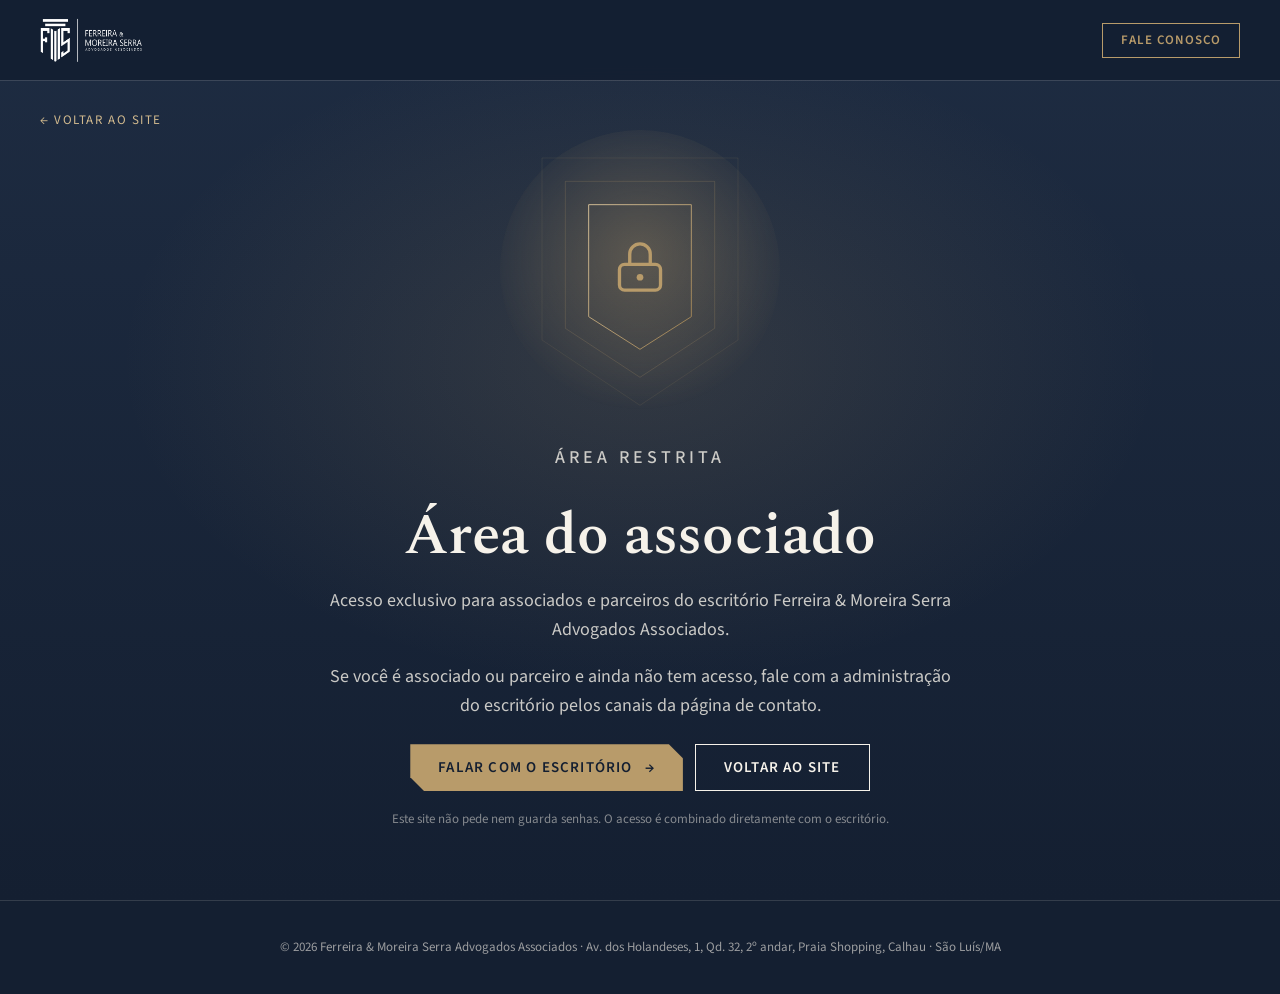
==== associados.html @ 21eb963c "Site institucional Ferreira & Moreira Serra Advogados Associados Histórico reiniciado em 2026-11-16 " ====
<!doctype html>
<html lang="pt-BR">
<head>
  <meta charset="utf-8">
  <meta name="viewport" content="width=device-width, initial-scale=1">
  <title>Área do associado · Ferreira &amp; Moreira Serra Advogados Associados</title>
  <meta name="description" content="Acesso exclusivo para associados e parceiros do escritório Ferreira & Moreira Serra Advogados Associados.">
  <meta name="robots" content="noindex, nofollow">
  <meta name="theme-color" content="#141F31">
  <link rel="icon" type="image/svg+xml" href="assets/img/favicon.svg">
  <link rel="preconnect" href="https://fonts.googleapis.com">
  <link rel="preconnect" href="https://fonts.gstatic.com" crossorigin>
  <link href="https://fonts.googleapis.com/css2?family=Source+Sans+3:wght@400;500;600&family=Spectral:ital,wght@0,400;0,500;0,600;1,400&display=swap" rel="stylesheet">
  <link rel="stylesheet" href="assets/css/style.css?v=20261115c">
  <script>document.documentElement.classList.add(window.matchMedia("(prefers-reduced-motion: reduce)").matches ? "calmo" : "anima");</script>
</head>
<body>

<header class="topo rolado">
  <div class="topo__in">
    <a class="marca" href="index.html" aria-label="Ferreira & Moreira Serra — voltar ao site">
      <img src="assets/img/logo-fms.png" alt="Ferreira & Moreira Serra Advogados Associados" width="1522" height="657">
    </a>
    <nav class="nav" aria-label="Principal">
      <a href="index.html#contato" class="btn btn--contorno btn--peq">Fale conosco</a>
    </nav>
  </div>
</header>

<main class="assoc" id="conteudo">
  <a class="assoc__voltar" href="index.html">← Voltar ao site</a>
  <div class="assoc__in">
    <div class="assoc__escudo" aria-hidden="true">
      <svg class="hero__escudos" viewBox="0 0 600 640">
        <defs>
          <linearGradient id="g-latao" x1="0" y1="0" x2="1" y2="1">
            <stop offset="0" stop-color="#D9C39A"/><stop offset="1" stop-color="#9C7F50"/>
          </linearGradient>
          <radialGradient id="g-brilho" cx=".5" cy=".45" r=".55">
            <stop offset="0" stop-color="#B89B6A" stop-opacity=".35"/><stop offset="1" stop-color="#B89B6A" stop-opacity="0"/>
          </radialGradient>
        </defs>
        <circle cx="300" cy="300" r="300" fill="url(#g-brilho)"/>
        <path pathLength="1" d="M90 60h420v390L300 590 90 450z" fill="none" stroke="#B89B6A" stroke-opacity=".25"/>
        <path pathLength="1" d="M140 110h320v315L300 530 140 425z" fill="none" stroke="#B89B6A" stroke-opacity=".45"/>
        <path pathLength="1" d="M190 160h220v240L300 470 190 400z" fill="none" stroke="url(#g-latao)" stroke-width="2"/>
      </svg>
      <svg class="assoc__cadeado" viewBox="0 0 24 24"><rect x="4" y="11" width="16" height="10" rx="2" fill="none" stroke="currentColor" stroke-width="1.3"/><path d="M8 11V7a4 4 0 0 1 8 0v4" fill="none" stroke="currentColor" stroke-width="1.3"/><circle cx="12" cy="16" r="1.3" fill="currentColor"/></svg>
    </div>
    <p class="sobretitulo">Área restrita</p>
    <h1>Área do associado</h1>
    <p>Acesso exclusivo para associados e parceiros do escritório Ferreira &amp; Moreira Serra Advogados Associados.</p>
    <p>Se você é associado ou parceiro e ainda não tem acesso, fale com a administração do escritório pelos canais da página de contato.</p>
    <div class="assoc__acoes">
      <a class="btn btn--latao" href="index.html#contato">Falar com o escritório <span aria-hidden="true">→</span></a>
      <a class="btn btn--contorno" href="index.html">Voltar ao site</a>
    </div>
    <small>Este site não pede nem guarda senhas. O acesso é combinado diretamente com o escritório.</small>
  </div>
</main>

<footer class="rodape" style="padding: 36px 0">
  <div class="cont">
    <p class="rodape__legal" style="border: 0; padding: 0">© <span id="ano">2026</span> Ferreira &amp; Moreira Serra Advogados Associados · Av. dos Holandeses, 1, Qd. 32, 2º andar, Praia Shopping, Calhau · São Luís/MA</p>
  </div>
</footer>
<script>document.getElementById("ano").textContent = new Date().getFullYear();</script>
</body>
</html>
---- assets/css/style.css ----
/* ==========================================================
   Ferreira & Moreira Serra — site institucional
   Paleta e tipografia: ver CLAUDE.md
   ========================================================== */
:root {
  --marinho: #1E2C42;
  --marinho-2: #24344D;
  --profundo: #141F31;
  --latao: #B89B6A;
  --latao-claro: #D2BA8E;
  --areia: #EDE6DA;
  --areia-2: #E3DACB;
  --tinta: #1A2638;
  --tinta-suave: #4A5568;
  --branco: #F6F2EA;
  --linha-clara: rgba(246, 242, 234, .14);
  --serif: "Spectral", Georgia, "Times New Roman", serif;
  --sans: "Source Sans 3", "Segoe UI", system-ui, sans-serif;
  --escudo: polygon(0 0, 100% 0, 100% 84%, 50% 100%, 0 84%);
  --chanfro: polygon(0 0, calc(100% - 14px) 0, 100% 14px, 100% 100%, 14px 100%, 0 calc(100% - 14px));
  --cont: 1180px;
  --gutter: clamp(16px, 4vw, 40px);
}

*, *::before, *::after { box-sizing: border-box; }
html { scroll-behavior: smooth; scroll-padding-top: 84px; }
body {
  margin: 0;
  font: 400 17px/1.6 var(--sans);
  color: var(--branco);
  background: var(--profundo);
  -webkit-font-smoothing: antialiased;
}
img { max-width: 100%; display: block; }
a { color: inherit; }
h1, h2, h3, h4 { font-family: var(--serif); font-weight: 500; line-height: 1.12; margin: 0; }
p { margin: 0; }
i { font-style: normal; color: var(--latao); }
:focus-visible { outline: 2px solid var(--latao); outline-offset: 3px; }

.pular {
  position: absolute; left: -999px; top: 8px; z-index: 100;
  background: var(--latao); color: var(--profundo); padding: 8px 14px;
}
.pular:focus { left: 8px; }

.cont { max-width: var(--cont); margin: 0 auto; padding: 0 var(--gutter); }

.sobretitulo {
  font: 500 13px/1.2 var(--sans);
  letter-spacing: .22em;
  text-transform: uppercase;
  color: var(--latao);
  margin-bottom: 18px;
}

.titulo-secao { font-size: clamp(32px, 4.4vw, 52px); margin-bottom: clamp(36px, 5vw, 64px); }

/* ---------- Botões ---------- */
.btn {
  display: inline-flex; align-items: center; justify-content: center; gap: 12px;
  padding: 15px 28px;
  font: 600 15px/1 var(--sans);
  letter-spacing: .08em; text-transform: uppercase;
  text-decoration: none; border: 0; cursor: pointer;
  transition: background .2s, color .2s, transform .2s;
}
.btn--latao { background: var(--latao); color: var(--profundo); clip-path: var(--chanfro); }
.btn--latao:hover { background: var(--latao-claro); }
.btn--contorno { border: 1px solid currentColor; color: var(--branco); }
.btn--contorno:hover { background: var(--branco); color: var(--profundo); }
.btn--peq { padding: 10px 18px; font-size: 13px; }
.btn--largo { width: 100%; }

/* ---------- Cabeçalho ---------- */
.topo {
  position: fixed; inset: 0 0 auto; z-index: 50;
  transition: background .3s, box-shadow .3s;
}
.topo.rolado { background: rgba(20, 31, 49, .94); backdrop-filter: blur(8px); box-shadow: 0 1px 0 var(--linha-clara); }
.topo__in {
  max-width: 1320px; margin: 0 auto; padding: 18px var(--gutter);
  display: flex; align-items: center; justify-content: space-between; gap: 24px;
}
.marca img { height: 54px; width: auto; filter: brightness(0) invert(1); }
.topo.rolado .marca img { height: 44px; }
.nav { display: flex; align-items: center; gap: clamp(16px, 2.2vw, 34px); }
.nav a:not(.btn) {
  font-size: 14px; letter-spacing: .12em; text-transform: uppercase; text-decoration: none;
  padding: 6px 0; border-bottom: 1px solid transparent;
}
.nav a:not(.btn):hover, .nav a.ativo { border-color: var(--latao); }
.nav .btn--contorno { color: var(--latao); }
.nav .btn--contorno:hover { background: var(--latao); color: var(--profundo); }

.menu-btn { display: none; background: none; border: 0; padding: 8px; cursor: pointer; }
.menu-btn span { display: block; width: 26px; height: 2px; background: var(--latao); margin: 6px 0; transition: transform .25s, opacity .25s; }

/* ---------- Hero ---------- */
.hero {
  position: relative; min-height: 100vh; min-height: 100svh;
  display: grid; grid-template-columns: 1.15fr .85fr; align-items: center;
  background:
    radial-gradient(1200px 600px at 85% 40%, rgba(184,155,106,.10), transparent 60%),
    linear-gradient(180deg, var(--marinho) 0%, var(--profundo) 100%);
  overflow: hidden;
}
.hero__painel {
  position: relative; height: 100%;
  display: flex; align-items: center;
  padding: 140px var(--gutter) 120px max(var(--gutter), calc((100vw - 1180px) / 2 + var(--gutter)));
}
.hero__painel::before {
  content: ""; position: absolute; inset: 0 -12% 0 0; z-index: 0;
  background: var(--marinho-2);
  clip-path: polygon(0 0, 78% 0, 100% 58%, 72% 100%, 0 100%);
  opacity: .55;
}
.hero__texto { position: relative; z-index: 1; max-width: 680px; }
.hero h1 { font-size: clamp(38px, 5.4vw, 74px); font-weight: 600; letter-spacing: -.01em; }
.hero__lead { margin-top: 22px; max-width: 560px; font-size: 18px; color: rgba(246,242,234,.8); }
.hero__acoes { margin-top: 30px; display: flex; flex-wrap: wrap; gap: 14px; }

.hero__areas { margin-top: 20px; font-size: clamp(18px, 1.9vw, 23px); }
.hero__areas i { margin: 0 8px; }
.atalhos__rot { margin-top: 28px; font-size: 13px; letter-spacing: .14em; text-transform: uppercase; color: rgba(246,242,234,.55); }
.atalhos { margin-top: 10px; display: flex; flex-wrap: wrap; align-items: center; gap: 8px; }
.atalhos a {
  font-size: 14px; text-decoration: none; padding: 6px 14px; border-radius: 999px;
  border: 1px solid rgba(184,155,106,.5); color: var(--latao-claro); transition: background .2s, color .2s;
}
.atalhos a:hover { background: var(--latao); color: var(--profundo); }

.hero__arte { position: relative; width: min(100%, 560px); justify-self: center; aspect-ratio: 600 / 640; margin-right: var(--gutter); }
.hero__escudos { position: absolute; inset: 0; width: 100%; height: 100%; animation: respira 9s ease-in-out infinite; }
.hero__monograma {
  position: absolute; left: 39.2%; top: 32%; width: 21.7%; aspect-ratio: 445 / 657; overflow: hidden;
}
.hero__monograma img { width: 342%; max-width: none; height: auto; filter: brightness(0) invert(1); }
@keyframes respira { 50% { transform: scale(1.025); } }
@media (prefers-reduced-motion: reduce) { .hero__escudos { animation: none; } html { scroll-behavior: auto; } }

/* ---------- Faixa "Visto na Band" ---------- */
.faixa {
  display: flex; align-items: center; justify-content: center; flex-wrap: wrap; gap: 10px 22px;
  padding: 22px var(--gutter); text-decoration: none; text-align: center;
  background: linear-gradient(90deg, #9C7F50, var(--latao) 30%, var(--latao-claro) 50%, var(--latao) 70%, #9C7F50);
  color: var(--profundo);
}
.faixa__rotulo { font-size: 13px; letter-spacing: .2em; text-transform: uppercase; }
.faixa__band { font: 600 clamp(22px, 2.6vw, 30px)/1 var(--serif); letter-spacing: .01em; }
.faixa__txt { font-size: 16px; }
.faixa__link { font-weight: 600; font-size: 14px; letter-spacing: .1em; text-transform: uppercase; border-bottom: 1px solid currentColor; }
.faixa:hover .faixa__link { border-bottom-width: 2px; }

/* ---------- Seu caso (triagem) ---------- */
.triagem__cab { display: grid; grid-template-columns: 1fr 1fr; gap: 16px 60px; align-items: end; margin-bottom: clamp(28px, 3.5vw, 44px); }
.triagem__cab .titulo-secao { margin-bottom: 0; color: var(--marinho); }
.triagem__cab > p { color: var(--tinta-suave); font-size: 18px; }

.caso {
  display: grid; grid-template-columns: 280px 1fr;
  background: #FBF8F3; color: var(--tinta);
  border-radius: 20px; overflow: hidden;
  box-shadow: 0 30px 60px rgba(26,38,56,.16), 0 0 0 1px rgba(26,38,56,.06);
}
.caso__abas {
  display: flex; flex-direction: column; padding: 22px 0;
  background:
    radial-gradient(400px 300px at 0% 0%, rgba(184,155,106,.14), transparent 60%),
    linear-gradient(180deg, var(--marinho), var(--profundo));
}
.caso__aba {
  display: flex; align-items: center; gap: 16px; width: 100%;
  padding: 18px 26px; text-align: left; cursor: pointer;
  background: none; border: 0; border-left: 3px solid transparent;
  color: rgba(246,242,234,.72); font-family: var(--sans);
  transition: background .2s, color .2s, border-color .2s;
}
.caso__aba svg { width: 30px; height: 30px; flex: none; color: var(--latao); opacity: .75; }
.caso__aba strong { display: block; font: 600 17px/1.2 var(--sans); }
.caso__aba small { display: block; margin-top: 3px; font-size: 13px; color: rgba(246,242,234,.5); }
.caso__aba:hover { color: var(--branco); background: rgba(255,255,255,.04); }
.caso__aba[aria-selected="true"] { color: var(--branco); background: rgba(255,255,255,.08); border-left-color: var(--latao); }
.caso__aba[aria-selected="true"] svg { opacity: 1; }
.caso__ajuda {
  margin: auto 26px 4px; padding-top: 22px; border-top: 1px solid var(--linha-clara);
  font-size: 14px; line-height: 1.5; color: rgba(246,242,234,.65); text-decoration: none;
}
.caso__ajuda strong { color: var(--latao); font-weight: 600; }
.caso__ajuda:hover strong { color: var(--latao-claro); }

.caso__corpo { padding: 26px clamp(22px, 3vw, 40px) 30px; min-width: 0; }
.caso__chips { display: flex; flex-wrap: wrap; gap: 8px; padding-bottom: 22px; border-bottom: 1px solid rgba(26,38,56,.12); }
.caso__chip {
  padding: 9px 18px; border-radius: 999px; cursor: pointer;
  font: 500 15px var(--sans); color: var(--tinta);
  background: transparent; border: 1px solid rgba(26,38,56,.22);
  transition: background .2s, border-color .2s, color .2s;
}
.caso__chip:hover { border-color: var(--latao); }
.caso__chip[aria-pressed="true"] { background: var(--marinho); border-color: var(--marinho); color: var(--branco); }

.caso__conteudo { min-height: 420px; }
.caso__box { padding-top: 24px; animation: surgir .35s ease; }
@keyframes surgir { from { opacity: 0; transform: translateY(8px); } }
.caso__titulo { font-size: clamp(24px, 2.4vw, 31px); font-weight: 600; color: var(--marinho); }
.caso__cols { display: grid; grid-template-columns: 1.1fr 1fr; gap: 32px; margin-top: 22px; }
.caso__cols h4 { font: 600 13px var(--sans); letter-spacing: .16em; text-transform: uppercase; color: #8C7148; margin-bottom: 12px; }
.saiba { list-style: none; padding: 0; margin: 0; display: grid; gap: 12px; }
.saiba li { position: relative; padding-left: 22px; font-size: 16px; color: var(--tinta-suave); }
.saiba li::before { content: ""; position: absolute; left: 0; top: .5em; width: 9px; height: 10px; background: var(--latao); clip-path: var(--escudo); }
.caso__dica { font-size: 14px; color: var(--tinta-suave); margin: -4px 0 10px; }
.docs { list-style: none; padding: 0; margin: 0; display: grid; gap: 8px; }
.docs label { display: flex; gap: 10px; align-items: flex-start; cursor: pointer; font-size: 16px; }
.docs input { width: 18px; height: 18px; margin-top: 3px; flex: none; accent-color: var(--marinho); }
.docs input:checked + span { color: var(--tinta-suave); text-decoration: line-through; text-decoration-color: var(--latao); }

.caso__rodape {
  display: flex; align-items: center; justify-content: space-between; gap: 20px; flex-wrap: wrap;
  margin-top: 26px; padding-top: 22px; border-top: 1px solid rgba(26,38,56,.12);
}
.caso__video {
  display: flex; align-items: center; gap: 14px; flex: 1 1 300px; max-width: 420px; padding: 8px 14px 8px 8px; text-align: left;
  background: var(--marinho); color: var(--branco); border: 0; border-radius: 12px; cursor: pointer; transition: background .2s;
}
.caso__video img { width: 52px; height: 78px; object-fit: cover; border-radius: 6px; flex: none; }
.caso__video small { display: block; font-size: 11px; letter-spacing: .14em; text-transform: uppercase; color: var(--latao); margin-bottom: 3px; }
.caso__video strong { font: 500 16px/1.25 var(--serif); }
.caso__video:hover { background: var(--marinho-2); }
.caso__iframe { display: block; width: 220px; aspect-ratio: 9 / 16; border: 1px solid var(--latao); }
.caso__acoes { display: flex; flex-wrap: wrap; gap: 10px; }
.caso__acoes .btn { padding: 14px 20px; font-size: 14px; }
.caso__nota { margin-top: 14px; font-size: 13px; color: var(--tinta-suave); }
.caso__rodape > .caso__nota { margin-top: 0; flex: 1 1 260px; }

.btn--marinho { border: 1px solid var(--marinho); color: var(--marinho); background: transparent; }
.btn--marinho:hover { background: var(--marinho); color: var(--branco); }

/* ---------- Como funciona ---------- */
.passos { list-style: none; padding: 0; margin: 0; display: grid; grid-template-columns: repeat(4, 1fr); gap: 20px; counter-reset: p; }
.passos li { position: relative; padding: 34px 26px 30px; background: linear-gradient(180deg, #24344D, #1A263A); border-top: 1px solid var(--latao); }
.passos li:not(:last-child)::after {
  content: ""; position: absolute; right: -16px; top: 52px; width: 12px; height: 12px; z-index: 1;
  border-top: 1px solid var(--latao); border-right: 1px solid var(--latao); transform: rotate(45deg);
}
.passos__n {
  display: grid; place-items: center; width: 46px; height: 52px; padding-bottom: 6px; margin-bottom: 20px;
  font: 600 20px var(--serif); color: var(--profundo); background: var(--latao); clip-path: var(--escudo);
}
.passos h3 { font-size: 23px; margin-bottom: 10px; }
.passos p { color: rgba(246,242,234,.75); font-size: 16px; }
.passos__acao { margin-top: 40px; text-align: center; }

/* ---------- Dúvidas ---------- */
.duvidas { display: grid; grid-template-columns: .8fr 1.2fr; gap: 32px 72px; align-items: start; }
.duvidas .titulo-secao { color: var(--marinho); margin-bottom: 20px; }
.duvidas__sub { color: var(--tinta-suave); }
.duvidas__sub a, .faq a { color: var(--marinho); font-weight: 600; }
.faq details { border-bottom: 1px solid rgba(26,38,56,.18); }
.faq details:first-child { border-top: 1px solid rgba(26,38,56,.18); }
.faq summary {
  list-style: none; cursor: pointer; padding: 22px 44px 22px 0; position: relative;
  font: 500 clamp(19px, 1.9vw, 23px)/1.3 var(--serif); color: var(--marinho);
}
.faq summary::-webkit-details-marker { display: none; }
.faq summary::after {
  content: "+"; position: absolute; right: 6px; top: 50%; transform: translateY(-50%);
  font: 400 28px var(--sans); color: #8C7148; transition: transform .25s;
}
.faq details[open] summary::after { transform: translateY(-50%) rotate(45deg); }
.faq details p { padding: 0 44px 24px 0; color: var(--tinta-suave); }

/* ---------- Seções ---------- */
.secao { padding: clamp(80px, 11vw, 140px) 0; position: relative; }
.secao--areia {
  background: var(--areia); color: var(--tinta);
  background-image: radial-gradient(900px 500px at 10% 0%, rgba(255,255,255,.55), transparent 60%);
}
.secao--areia .sobretitulo { color: #8C7148; }
.secao--marinho { background: var(--marinho); }
.secao--escura {
  background:
    radial-gradient(700px 400px at 80% 10%, rgba(184,155,106,.12), transparent 60%),
    var(--profundo);
}

/* ---------- Escritório ---------- */
.escritorio { display: grid; grid-template-columns: 1.1fr 1fr; gap: 40px 72px; }
.escritorio__titulo h2 { font-size: clamp(34px, 4.6vw, 58px); font-weight: 600; color: var(--marinho); }
.escritorio__texto { align-self: end; display: grid; gap: 18px; color: var(--tinta-suave); font-size: 18px; }
.pilares {
  grid-column: 1 / -1; list-style: none; padding: 0; margin: 40px 0 0;
  display: grid; grid-template-columns: repeat(3, 1fr); gap: 0;
  border-top: 1px solid rgba(26,38,56,.18);
}
.pilares li { padding: 32px 28px 0 0; }
.pilares li + li { padding-left: 28px; border-left: 1px solid rgba(26,38,56,.18); }
.pilares__n { font: 400 15px var(--serif); color: #8C7148; letter-spacing: .1em; }
.pilares h3 { font-size: 24px; margin: 10px 0 10px; color: var(--marinho); }
.pilares p { color: var(--tinta-suave); font-size: 16px; }

/* ---------- Atuação (escudos) ---------- */
.escudos { display: grid; grid-template-columns: repeat(3, 1fr); gap: 28px; align-items: start; }
.escudo {
  position: relative; padding: 48px 34px 96px;
  text-align: center;
  background: linear-gradient(180deg, #24344D 0%, #182336 100%);
  clip-path: var(--escudo);
  transition: transform .3s;
}
.escudo::before { /* filete de latão acompanhando o escudo */
  content: ""; position: absolute; inset: 8px; pointer-events: none;
  clip-path: var(--escudo);
  background: linear-gradient(var(--latao), var(--latao)) top / 100% 1px no-repeat,
              linear-gradient(var(--latao), var(--latao)) left / 1px 84% no-repeat,
              linear-gradient(var(--latao), var(--latao)) right / 1px 84% no-repeat;
  opacity: .55;
}
.escudo:hover { transform: translateY(-6px); }
.escudo--destaque { margin-top: -24px; background: linear-gradient(180deg, #2A3B56 0%, #1A263A 100%); }
.escudo__icone { width: 54px; height: 54px; color: var(--latao); margin: 0 auto 20px; }
.escudo h3 { font-size: clamp(24px, 2.4vw, 30px); font-weight: 600; text-transform: uppercase; letter-spacing: .02em; }
.escudo > p { margin: 16px auto 0; color: rgba(246,242,234,.8); max-width: 300px; }
.escudo ul { list-style: none; padding: 0; margin: 20px 0 0; font-size: 15px; color: rgba(246,242,234,.72); }
.escudo li { padding: 6px 0; border-top: 1px solid var(--linha-clara); }
.escudo__link {
  display: inline-block; margin-top: 22px; color: var(--latao); font-weight: 600; text-decoration: none;
}
.escudo__link:hover { color: var(--latao-claro); }

/* ---------- Equipe ---------- */
.equipe { display: grid; grid-template-columns: repeat(3, 1fr); gap: clamp(20px, 4vw, 56px); align-items: start; }
.pessoa { text-align: center; }
.pessoa--centro { margin-top: -40px; }
.pessoa__foto {
  aspect-ratio: 4 / 4.6; clip-path: var(--escudo);
  background:
    radial-gradient(circle at 50% 38%, rgba(184,155,106,.28), transparent 55%),
    linear-gradient(160deg, #2A3B56, #141F31);
  display: grid; place-items: center; margin-bottom: 26px;
}
.pessoa__foto img { width: 100%; height: 100%; object-fit: cover; }
.pessoa__marca { width: 24%; aspect-ratio: 445 / 657; overflow: hidden; margin-bottom: 14%; opacity: .55; filter: drop-shadow(0 0 18px rgba(184,155,106,.35)); }
.pessoa__marca img { width: 342%; max-width: none; height: auto; filter: brightness(0) invert(.72) sepia(.5) saturate(1.6) hue-rotate(-8deg); }
.pessoa h3 {
  font-size: clamp(22px, 2.3vw, 30px); color: var(--marinho);
  display: inline-block; padding-bottom: 12px; border-bottom: 1px solid var(--latao);
}
.pessoa p { margin-top: 12px; color: var(--tinta-suave); font-size: 16px; }
.pessoa__oab { font-size: 13px !important; letter-spacing: .14em; text-transform: uppercase; color: #8C7148 !important; }

/* ---------- Na Mídia ---------- */
.midia__cab { display: grid; grid-template-columns: 1fr 1fr; gap: 24px 60px; align-items: end; margin-bottom: 48px; }
.midia__cab .titulo-secao { margin-bottom: 0; }
.midia__intro { color: rgba(246,242,234,.75); }
.midia__intro strong { color: var(--branco); font-weight: 600; }
.midia { display: grid; grid-template-columns: minmax(260px, 340px) 1fr; gap: clamp(24px, 4vw, 56px); align-items: start; }

.player { position: sticky; top: 100px; }
.galeria { min-width: 0; }
.player__capa, .player iframe {
  position: relative; display: block; width: 100%; aspect-ratio: 9 / 16;
  border: 1px solid var(--latao); padding: 0; background: #000; cursor: pointer; overflow: hidden;
}
.player__capa img { width: 100%; height: 100%; object-fit: cover; opacity: .85; transition: opacity .3s, transform .5s; }
.player__capa:hover img { opacity: 1; transform: scale(1.03); }
.player__play {
  position: absolute; left: 50%; top: 50%; transform: translate(-50%, -50%);
  background: var(--latao); color: var(--profundo); padding: 14px 24px;
  font: 600 16px var(--sans); letter-spacing: .06em; text-transform: uppercase; clip-path: var(--chanfro);
}
.player__rotulo { margin-top: 18px; font-size: 13px; letter-spacing: .16em; text-transform: uppercase; color: var(--latao); }
.player__titulo { margin-top: 6px; font-size: 24px; }

.filtros { display: flex; flex-wrap: wrap; gap: 8px; margin-bottom: 22px; }
.filtros button {
  font: 500 14px var(--sans); color: var(--branco); background: transparent;
  border: 1px solid var(--linha-clara); padding: 8px 16px; border-radius: 999px; cursor: pointer;
}
.filtros button:hover { border-color: var(--latao); }
.filtros button[aria-selected="true"] { background: var(--latao); border-color: var(--latao); color: var(--profundo); }

.cartoes {
  list-style: none; margin: 0; padding: 0 0 6px;
  display: grid; grid-auto-flow: column; grid-auto-columns: minmax(170px, 200px); gap: 16px;
  overflow-x: auto; scroll-snap-type: x mandatory; scrollbar-width: thin; scrollbar-color: var(--latao) transparent;
}
.cartao { scroll-snap-align: start; }
.cartao button {
  position: relative; display: block; width: 100%; aspect-ratio: 9 / 15; padding: 0; border: 0; cursor: pointer;
  clip-path: var(--escudo); background: var(--marinho); text-align: left; color: var(--branco);
}
.cartao img { width: 100%; height: 100%; object-fit: cover; transition: transform .5s; }
.cartao button:hover img { transform: scale(1.06); }
.cartao button::after {
  content: ""; position: absolute; inset: 0;
  background: linear-gradient(180deg, rgba(20,31,49,0) 30%, rgba(20,31,49,.92) 72%);
}
.cartao__titulo {
  position: absolute; left: 14px; right: 14px; bottom: 22%; z-index: 1;
  font: 500 17px/1.2 var(--serif);
  display: -webkit-box; -webkit-line-clamp: 4; -webkit-box-orient: vertical; overflow: hidden;
}
.cartao__v {
  position: absolute; left: 50%; bottom: 5%; transform: translateX(-50%); z-index: 1;
  font: 600 26px/1 var(--serif); color: var(--latao);
}
.cartao.ativo button { outline: 2px solid var(--latao); outline-offset: -2px; }

.ep + .ep { margin-top: 34px; padding-top: 30px; border-top: 1px solid var(--linha-clara); }
.ep__cab { display: flex; justify-content: space-between; align-items: flex-end; gap: 16px; margin-bottom: 16px; flex-wrap: wrap; }
.ep__rotulo { font-size: 12px; letter-spacing: .18em; text-transform: uppercase; color: var(--latao); }
.ep__titulo { font-size: clamp(20px, 2vw, 25px); margin-top: 6px; }
.ep__sub { margin-top: 4px; font-size: 15px; color: rgba(246,242,234,.65); }
.ep__nav { display: flex; align-items: center; gap: 8px; }
.ep__nav .seta { width: 38px; height: 38px; font-size: 16px; }
.ep__link { margin-left: 8px; font-size: 14px; color: var(--latao); text-decoration: none; border-bottom: 1px solid rgba(184,155,106,.4); }
.ep__link:hover { border-color: var(--latao); }
.ep .cartoes { grid-auto-columns: minmax(150px, 170px); }
.ep .cartao__titulo { font-size: 15px; }

.galeria__nav { display: flex; align-items: center; gap: 10px; margin-top: 30px; flex-wrap: wrap; }
.seta {
  width: 46px; height: 46px; border: 1px solid var(--linha-clara); background: none; color: var(--branco);
  font-size: 20px; cursor: pointer;
}
.seta:hover { border-color: var(--latao); color: var(--latao); }
.galeria__nav .btn { margin-left: auto; }

/* ---------- Contato / agendamento ---------- */
.contato { display: grid; grid-template-columns: .9fr 1.1fr; gap: clamp(32px, 6vw, 80px); align-items: center; }
.contato__chamada { text-align: center; }
.contato__logo {
  width: 150px; aspect-ratio: 445 / 657; overflow: hidden; margin: 0 auto 36px;
  filter: drop-shadow(0 0 36px rgba(184,155,106,.55));
}
.contato__logo img { width: 342%; max-width: none; height: auto; filter: brightness(0) invert(1); }
.contato__chamada h2 { font-size: clamp(34px, 4.4vw, 54px); text-transform: uppercase; font-weight: 500; letter-spacing: .02em; }
.contato__chamada > p { margin-top: 12px; font: 400 clamp(22px, 2.4vw, 30px)/1.3 var(--serif); color: var(--latao); }
.contato__dados { list-style: none; padding: 0; margin: 32px 0 0; display: grid; gap: 8px; }
.contato__dados a { text-decoration: none; border-bottom: 1px solid var(--linha-clara); }
.contato__dados a:hover { border-color: var(--latao); }

.agenda {
  background: var(--areia); color: var(--tinta);
  padding: clamp(24px, 4vw, 44px); border-radius: 18px;
  box-shadow: 0 30px 60px rgba(0,0,0,.25);
}
.agenda__passos {
  list-style: none; padding: 0; margin: 0 0 28px; display: grid; grid-template-columns: repeat(3, 1fr);
  font-size: 15px; text-align: center;
}
.agenda__passos li { padding: 10px 6px; background: var(--marinho); color: var(--branco); clip-path: polygon(0 0, calc(100% - 12px) 0, 100% 50%, calc(100% - 12px) 100%, 0 100%, 12px 50%); }
.agenda__passos li:first-child { border-radius: 999px 0 0 999px; clip-path: polygon(0 0, calc(100% - 12px) 0, 100% 50%, calc(100% - 12px) 100%, 0 100%); }
.agenda__passos li:last-child { border-radius: 0 999px 999px 0; clip-path: polygon(0 0, 100% 0, 100% 100%, 0 100%, 12px 50%); }
.agenda__passos li.ativo { background: #8E96A3; }
.agenda__bloco { border: 0; padding: 0; margin: 0 0 22px; min-width: 0; }
.agenda__bloco legend { font: 500 22px var(--serif); color: var(--marinho); margin-bottom: 12px; padding: 0; }
.opcoes { display: flex; flex-wrap: wrap; gap: 10px; }
.opcoes label { position: relative; cursor: pointer; }
.opcoes input { position: absolute; opacity: 0; inset: 0; }
.opcoes span {
  display: inline-block; padding: 9px 20px; border-radius: 999px;
  border: 1px solid #9AA3AF; background: #F7F3EC; font-size: 16px; transition: background .2s, border-color .2s;
}
.opcoes input:checked + span { background: var(--marinho); color: var(--branco); border-color: var(--marinho); }
.opcoes input:focus-visible + span { outline: 2px solid var(--latao); outline-offset: 2px; }
.linha { display: grid; grid-template-columns: 1fr 1fr; gap: 12px; margin-top: 12px; }
.campo { display: grid; gap: 4px; margin-top: 12px; font-size: 14px; color: var(--tinta-suave); }
.linha .campo { margin-top: 0; }
.campo input, .campo select, .campo textarea {
  font: 400 16px var(--sans); color: var(--tinta); width: 100%;
  padding: 11px 14px; border: 1px solid #9AA3AF; border-radius: 10px; background: #FBF8F3;
}
.campo input:focus, .campo select:focus, .campo textarea:focus { outline: none; border-color: var(--marinho); box-shadow: 0 0 0 3px rgba(30,44,66,.15); }
.campo textarea { resize: vertical; }
.agenda__erro { color: #A33A2B; font-size: 15px; min-height: 1.2em; margin-bottom: 8px; }
.agenda__nota { margin-top: 14px; font-size: 14px; color: var(--tinta-suave); text-align: center; }

/* ---------- Rodapé ---------- */
.rodape { background: var(--profundo); padding: 72px 0 40px; border-top: 1px solid var(--linha-clara); }
.rodape__topo { display: flex; justify-content: space-between; align-items: center; gap: 24px; flex-wrap: wrap; }
.rodape__logo { height: 64px; width: auto; filter: brightness(0) invert(1); }
.rodape__topo nav { display: flex; flex-wrap: wrap; gap: 24px; }
.rodape__topo nav a { text-decoration: none; font-size: 15px; }
.rodape__topo nav a:hover { color: var(--latao); }
.rodape__cols { display: grid; grid-template-columns: repeat(3, 1fr); gap: 32px; margin: 64px 0 56px; }
.rodape h4 { font: 500 15px var(--sans); letter-spacing: .14em; text-transform: uppercase; color: var(--latao); margin-bottom: 14px; }
.rodape__cols p { color: rgba(246,242,234,.8); }
.rodape__cols a { text-decoration: none; }
.rodape__cols a:hover { color: var(--latao); }
.redes { display: flex; gap: 14px; }
.redes a { width: 44px; height: 44px; display: grid; place-items: center; border: 1px solid var(--latao); border-radius: 10px; }
.redes svg { width: 22px; height: 22px; fill: var(--latao); }
.rodape__legal {
  padding-top: 28px; border-top: 1px solid rgba(184,155,106,.4);
  text-align: center; font-size: 13px; color: rgba(246,242,234,.6);
}

.whats-flutuante {
  position: fixed; right: 18px; bottom: 18px; z-index: 40;
  width: 56px; height: 56px; border-radius: 50%; display: grid; place-items: center;
  background: var(--latao); box-shadow: 0 10px 24px rgba(0,0,0,.35);
  transition: transform .2s;
}
.whats-flutuante:hover { transform: scale(1.08); }
.whats-flutuante svg { width: 28px; height: 28px; fill: var(--profundo); }

/* ---------- Animação de entrada ---------- */
.revela { opacity: 0; transform: translateY(24px); transition: opacity .8s ease, transform .8s ease; }
.revela.visivel { opacity: 1; transform: none; }
@media (prefers-reduced-motion: reduce) { .revela { opacity: 1; transform: none; transition: none; } }

/* ---------- Responsivo ---------- */
@media (max-width: 1080px) {
  .hero { grid-template-columns: 1fr; }
  .hero__arte { position: absolute; right: -14%; top: 50%; transform: translateY(-50%); width: 70%; opacity: .22; margin: 0; }
  .hero__painel::before { display: none; }
  .escudos, .equipe { grid-template-columns: 1fr; max-width: 460px; margin: 0 auto; }
  .escudo--destaque, .pessoa--centro { margin-top: 0; }
  .midia { grid-template-columns: 1fr; }
  .player { max-width: 340px; }
  .contato { grid-template-columns: 1fr; }
  .player { position: relative; top: 0; }
  .pessoa__foto { max-width: 260px; margin-left: auto; margin-right: auto; }
  .contato__logo { width: 110px; margin-bottom: 26px; }
  .passos { grid-template-columns: 1fr 1fr; }
  .passos li:nth-child(2)::after { display: none; }
  .duvidas { grid-template-columns: 1fr; }
}
@media (max-width: 860px) {
  .menu-btn { display: block; position: relative; z-index: 2; }
  .nav {
    position: fixed; inset: 0; flex-direction: column; justify-content: center; gap: 26px;
    background: var(--profundo); transform: translateX(100%); transition: transform .35s ease;
  }
  .nav a:not(.btn) { font-size: 20px; }
  .topo.aberto { inset: 0; background: var(--profundo); backdrop-filter: none; }
  .topo.aberto .nav { transform: none; }
  .player { max-width: 280px; margin: 0 auto; }
  .topo.aberto .menu-btn span:nth-child(1) { transform: translateY(8px) rotate(45deg); }
  .topo.aberto .menu-btn span:nth-child(2) { opacity: 0; }
  .topo.aberto .menu-btn span:nth-child(3) { transform: translateY(-8px) rotate(-45deg); }
  .marca img { height: 44px; }
  .escritorio, .midia__cab { grid-template-columns: 1fr; }
  .pilares { grid-template-columns: 1fr; }
  .pilares li, .pilares li + li { padding: 26px 0; border-left: 0; border-bottom: 1px solid rgba(26,38,56,.18); }
  .rodape__cols { grid-template-columns: 1fr; }
  .triagem__cab { grid-template-columns: 1fr; }
  .caso { grid-template-columns: 1fr; }
  .caso__abas { display: grid; grid-template-columns: 1fr 1fr; padding: 0; }
  .caso__aba { padding: 14px 16px; gap: 10px; border-left: 0; border-bottom: 3px solid transparent; }
  .caso__aba strong { font-size: 15px; }
  .caso__aba[aria-selected="true"] { border-bottom-color: var(--latao); }
  .caso__aba svg { width: 24px; height: 24px; }
  .caso__aba small { display: none; }
  .caso__ajuda { display: none; }
  .caso__cols { grid-template-columns: 1fr; gap: 24px; }
  .caso__conteudo { min-height: 0; }
  .passos { grid-template-columns: 1fr; gap: 12px; }
  .passos li { display: grid; grid-template-columns: 46px 1fr; gap: 4px 18px; padding: 22px 20px; }
  .passos li::after { display: none; }
  .passos__n { grid-row: span 2; margin: 0; }
  .passos h3 { font-size: 21px; margin: 0; }
  .faixa__txt { font-size: 14px; }
}
@media (max-width: 520px) {
  body { font-size: 16px; }
  .hero__painel { padding-top: 120px; }
  .hero__acoes .btn { width: 100%; }
  .linha { grid-template-columns: 1fr; }
  .agenda__passos { font-size: 13px; }
  .galeria__nav .btn { margin-left: 0; width: 100%; }
  .caso__acoes, .caso__acoes .btn { width: 100%; }
  .caso__video { max-width: none; }
  .ep__nav .seta { display: none; }
  .ep__link { margin-left: 0; }
}

/* ==========================================================
   MOVIMENTO (assets/js/movimento.js)
   Tudo para com "reduzir movimento" (.calmo / prefers-reduced-motion)
   ========================================================== */

/* Barra de progresso da página */
.progresso { position: fixed; inset: 0 0 auto; height: 2px; z-index: 60; pointer-events: none; }
.progresso span { display: block; height: 100%; background: linear-gradient(90deg, #9C7F50, var(--latao-claro)); transform: scaleX(0); transform-origin: 0 50%; }

/* Cabeçalho some ao descer e volta ao subir */
.topo { transition: background .3s, box-shadow .3s, transform .35s ease; }
.topo.escondido { transform: translateY(-100%); }

/* Títulos: palavras sobem de dentro da máscara */
.anima .palavra { display: inline-block; overflow: hidden; vertical-align: top; padding: .08em 0 .14em; margin: -.08em 0 -.14em; }
.anima .palavra > span { display: inline-block; transform: translateY(110%); transition: transform 1s cubic-bezier(.2,.75,.15,1); }
.anima .revelado .palavra > span { transform: none; }

/* Topo: partículas, escudos que se desenham, reflexo de luz */
.hero__canvas { position: absolute; inset: 0; z-index: 0; pointer-events: none; }
.hero__painel, .hero__arte { z-index: 1; }
.hero__arte { translate: var(--px, 0) var(--py, 0); transition: translate .6s cubic-bezier(.2,.7,.2,1); }
.anima .hero__escudos path { stroke-dasharray: 1; stroke-dashoffset: 1; animation: desenha 2.2s cubic-bezier(.6,0,.2,1) forwards; }
.anima .hero__escudos path:nth-of-type(2) { animation-delay: .25s; }
.anima .hero__escudos path:nth-of-type(3) { animation-delay: .5s; }
.anima .hero__escudos circle { animation: surge 2s ease both; }
@keyframes desenha { to { stroke-dashoffset: 0; } }
.anima .hero__monograma { animation: surge 1.4s 1.1s cubic-bezier(.2,.7,.2,1) both; }
@keyframes surge { from { opacity: 0; transform: scale(.94); } }
.hero__reflexo {
  position: absolute; left: 31.67%; top: 25%; width: 36.67%; height: 48.44%;
  clip-path: polygon(0 0, 100% 0, 100% 77.4%, 50% 100%, 0 77.4%); pointer-events: none; overflow: hidden;
}
.hero__reflexo::before {
  content: ""; position: absolute; top: -20%; bottom: -20%; width: 45%; left: -60%;
  background: linear-gradient(100deg, transparent, rgba(255,240,210,.16) 45%, rgba(255,240,210,.32) 50%, rgba(255,240,210,.16) 55%, transparent);
  transform: skewX(-12deg);
}
.anima .hero__reflexo::before { animation: varre 7s 2.4s ease-in-out infinite; }
@keyframes varre { 0% { left: -60%; } 35%, 100% { left: 130%; } }

/* Botão de latão: brilho que atravessa no hover */
.btn--latao { position: relative; overflow: hidden; }
.btn--latao::after {
  content: ""; position: absolute; top: 0; bottom: 0; left: -40%; width: 30%;
  background: linear-gradient(100deg, transparent, rgba(255,255,255,.45), transparent); transform: skewX(-15deg);
  pointer-events: none;
}
.anima .btn--latao:hover::after { left: 120%; transition: left .7s ease; }

/* Letreiro */
.letreiro { overflow: hidden; background: var(--profundo); padding: clamp(18px, 2.6vw, 30px) 0; border-block: 1px solid rgba(184,155,106,.25); }
.letreiro__trilho { display: flex; align-items: center; width: max-content; will-change: transform; }
.letreiro span {
  font: 500 clamp(40px, 6.4vw, 92px)/1.1 var(--serif); white-space: nowrap; padding: 0 .35em;
  color: transparent; -webkit-text-stroke: 1px rgba(184,155,106,.75);
}
.letreiro span.cheio { color: var(--latao); -webkit-text-stroke: 0; }
.letreiro i { flex: none; width: 18px; height: 21px; background: var(--latao); clip-path: var(--escudo); opacity: .8; }

/* Áreas: luz que segue o mouse dentro do escudo */
.escudo__luz {
  position: absolute; inset: 0; pointer-events: none; opacity: 0; transition: opacity .3s;
  background: radial-gradient(420px circle at var(--mx, 50%) var(--my, 30%), rgba(217,195,154,.16), transparent 45%);
}
.escudo:hover .escudo__luz { opacity: 1; }

/* Como funciona: linha que avança e passos que acendem */
.passos__barra { height: 2px; background: rgba(184,155,106,.18); margin: -10px 0 30px; overflow: hidden; }
.passos__barra span { display: block; height: 100%; background: linear-gradient(90deg, #9C7F50, var(--latao-claro)); transform: scaleX(0); transform-origin: 0 50%; transition: transform .2s linear; }
.anima .passos li.revela, .anima .passos li.revela.visivel { opacity: .38; transform: translateY(14px); transition: opacity .6s ease, transform .6s ease, box-shadow .6s ease; }
.anima .passos li.aceso, .anima .passos li.revela.aceso { opacity: 1; transform: none; box-shadow: 0 18px 40px rgba(0,0,0,.25); }
.anima .passos li.aceso .passos__n { animation: pulsa .8s ease; }
@keyframes pulsa { 40% { transform: scale(1.12); } }

/* Cinema: parede de cortes em movimento */
.cinema { position: relative; overflow: hidden; min-height: min(86vh, 760px); display: flex; align-items: center; background: var(--profundo); isolation: isolate; }
.cinema__parede {
  position: absolute; inset: -12% -6% -12% 36%; z-index: -2;
  display: grid; grid-template-columns: repeat(5, 1fr); gap: 14px;
  transform: rotate(-6deg); opacity: .9;
}
.cinema::before { /* véu para a leitura do texto */
  content: ""; position: absolute; inset: 0; z-index: -1;
  background:
    linear-gradient(90deg, var(--profundo) 0%, var(--profundo) 36%, rgba(20,31,49,.55) 60%, rgba(20,31,49,.2) 100%),
    linear-gradient(180deg, var(--profundo) 0%, transparent 18%, transparent 82%, var(--profundo) 100%);
}
.cinema__col { display: flex; flex-direction: column; gap: 14px; animation: desce var(--dur, 40s) linear infinite; animation-play-state: paused; }
.cinema__col.sobe { animation-name: sobe; }
.cinema__parede.ativo .cinema__col { animation-play-state: running; }
.cinema__col img { width: 100%; aspect-ratio: 9 / 16; object-fit: cover; clip-path: var(--escudo); filter: saturate(.85) brightness(.85); }
@keyframes desce { from { transform: translateY(-50%); } to { transform: translateY(0); } }
@keyframes sobe { from { transform: translateY(0); } to { transform: translateY(-50%); } }
.cinema__texto { position: relative; padding-block: 80px; width: 100%; }
.cinema__titulo { font: 600 clamp(52px, 8vw, 112px)/.98 var(--serif); letter-spacing: -.01em; margin: 6px 0 18px; }
.cinema__sub { font-size: 18px; color: rgba(246,242,234,.75); margin-bottom: 30px; }

/* Google Agenda */
.contato__agenda { margin-top: 28px; display: grid; justify-items: center; gap: 10px; }
.contato__agenda[hidden] { display: none; }
.contato__agenda p { font-size: 15px; color: rgba(246,242,234,.7); }
.modal-agenda { width: min(980px, 94vw); height: min(780px, 90vh); padding: 0; border: 0; border-radius: 16px; overflow: hidden; background: #fff; }
.modal-agenda::backdrop { background: rgba(10,16,26,.7); backdrop-filter: blur(4px); }
.modal-agenda__cab { display: flex; justify-content: space-between; align-items: center; padding: 12px 18px; background: var(--marinho); color: var(--branco); font-family: var(--serif); font-size: 20px; }
.modal-agenda__fechar { background: none; border: 0; color: var(--latao); font-size: 30px; line-height: 1; cursor: pointer; }
.modal-agenda__corpo, .modal-agenda__corpo iframe { width: 100%; height: calc(100% - 52px); border: 0; display: block; }
.modal-agenda__corpo iframe { height: 100%; }

@media (max-width: 860px) {
  .cinema { min-height: 0; }
  .cinema__parede { inset: -12% -34% -12% 22%; grid-template-columns: repeat(3, 1fr); opacity: .55; }
  .cinema::before { background: linear-gradient(90deg, var(--profundo) 10%, rgba(20,31,49,.6) 70%, rgba(20,31,49,.4)), linear-gradient(180deg, var(--profundo), transparent 20%, transparent 80%, var(--profundo)); }
  .letreiro span { -webkit-text-stroke-width: .8px; }
}
@media (prefers-reduced-motion: reduce) {
  .hero__reflexo::before, .cinema__col { animation: none !important; }
}

/* ---------- Na Mídia: episódios completos (canal do programa) ---------- */
.completos { margin-bottom: clamp(48px, 6vw, 72px); }
.completos__cab { display: flex; justify-content: space-between; align-items: flex-end; gap: 16px; flex-wrap: wrap; margin-bottom: 18px; }
.completos__titulo { font-size: clamp(24px, 2.6vw, 32px); margin-top: 6px; }
.cortes__cab { margin-bottom: 18px; padding-top: clamp(36px, 4vw, 52px); border-top: 1px solid var(--linha-clara); }
.completos__trilho {
  list-style: none; margin: 0; padding: 0 0 10px;
  display: grid; grid-auto-flow: column; grid-auto-columns: minmax(280px, 31%); gap: 20px;
  overflow-x: auto; scroll-snap-type: x mandatory; scrollbar-width: thin; scrollbar-color: var(--latao) transparent;
}
.completo { scroll-snap-align: start; }
.completo button { display: block; width: 100%; padding: 0; border: 0; background: none; font-family: var(--sans); color: var(--branco); text-align: left; cursor: pointer; }
.completo__capa { position: relative; display: block; aspect-ratio: 16 / 9; overflow: hidden; border-radius: 10px; background: var(--marinho); outline: 1px solid rgba(184,155,106,.25); }
.completo__capa img { width: 100%; height: 100%; object-fit: cover; transition: transform 1.2s cubic-bezier(.2,.7,.2,1), filter .4s; filter: brightness(.88); }
.completo__capa::after { content: ""; position: absolute; inset: 0; background: linear-gradient(180deg, transparent 55%, rgba(20,31,49,.75)); }
.completo button:hover .completo__capa img { transform: scale(1.07); filter: brightness(1); }
.completo__play {
  position: absolute; left: 50%; top: 50%; z-index: 1; transform: translate(-50%, -50%) scale(.85); opacity: 0;
  width: 58px; height: 64px; display: grid; place-items: center; padding: 0 0 8px 4px;
  background: var(--latao); color: var(--profundo); font-size: 20px; clip-path: var(--escudo);
  transition: opacity .3s, transform .3s;
}
.completo button:hover .completo__play, .completo button:focus-visible .completo__play { opacity: 1; transform: translate(-50%, -50%) scale(1); }
.completo__selo { position: absolute; left: 12px; top: 12px; z-index: 1; padding: 4px 10px; font-size: 12px; font-weight: 600; letter-spacing: .1em; text-transform: uppercase; background: var(--latao); color: var(--profundo); border-radius: 4px; }
.completo__txt { display: block; padding-top: 14px; }
.completo__txt small { display: block; font-size: 12px; letter-spacing: .16em; text-transform: uppercase; color: var(--latao); }
.completo__txt strong { display: block; margin-top: 6px; font: 500 20px/1.25 var(--serif); }
.completo__conv { display: block; margin-top: 6px; font-size: 14px; color: rgba(246,242,234,.65); }

/* Janela de vídeo */
.modal-video { width: min(1100px, 94vw); padding: 0; border: 0; border-radius: 14px; overflow: hidden; background: #000; color: var(--branco); }
.modal-video::backdrop { background: rgba(10,16,26,.82); backdrop-filter: blur(5px); }
.modal-video__cab { display: flex; justify-content: space-between; align-items: center; gap: 16px; padding: 10px 16px; background: var(--profundo); font: 500 17px var(--serif); }
.modal-video__tela { aspect-ratio: 16 / 9; }
.modal-video__tela iframe { width: 100%; height: 100%; border: 0; display: block; }

/* Equipe: entrevista no programa */
.pessoa__video {
  margin-top: 14px; padding: 8px 16px; border-radius: 999px; cursor: pointer;
  font: 600 14px var(--sans); color: var(--marinho); background: transparent; border: 1px solid rgba(30,44,66,.35);
  transition: background .2s, color .2s;
}
.pessoa__video:hover { background: var(--marinho); color: var(--branco); }
.cinema__sub span { font-size: 15px; color: rgba(246,242,234,.55); }

@media (max-width: 860px) {
  .completos__trilho { grid-auto-columns: 82%; }
  .completos__cab .seta { display: none; }
}

/* ==========================================================
   REFORMA 2026-11-15 — capa com vídeo/foto (1A), Atuação no Brasil (2A+2B+2C),
   equipe com retrato e momentos (3B), TV com destaque e lista (4B), área do associado
   ========================================================== */

/* Barra fina no alto do cabeçalho (endereço · área do associado · telefone) */
.topo__barra { background: rgba(14,22,36,.86); border-bottom: 1px solid rgba(184,155,106,.18); font-size: 13px; color: rgba(246,242,234,.72); max-height: 44px; overflow: hidden; transition: max-height .3s, opacity .3s; }
.topo__barra-in { max-width: 1320px; margin: 0 auto; padding: 8px var(--gutter); display: flex; justify-content: space-between; gap: 20px; flex-wrap: wrap; }
.topo__links { display: flex; gap: 22px; }
.topo__links a { text-decoration: none; color: var(--latao-claro); display: inline-flex; align-items: center; gap: 6px; }
.topo__links a:hover { color: var(--branco); }
.topo.rolado .topo__barra { max-height: 0; opacity: 0; }

/* Capa: vídeo ou foto de fundo */
.hero__midia { position: absolute; inset: 0; z-index: 0; display: none; }
.hero.tem-midia .hero__midia { display: block; }
.hero__midia img, .hero__midia video { position: absolute; inset: 0; width: 100%; height: 100%; object-fit: cover; }
.hero__midia video { opacity: 0; transition: opacity 1.2s ease; }
.hero__midia video.pronto { opacity: 1; }
.hero__midia::after {
  content: ""; position: absolute; inset: 0;
  background:
    linear-gradient(90deg, rgba(14,22,36,.92) 0%, rgba(20,31,49,.74) 45%, rgba(20,31,49,.38) 100%),
    linear-gradient(180deg, rgba(14,22,36,.55), transparent 28%, transparent 70%, rgba(14,22,36,.9));
}
.hero.tem-midia .hero__painel::before { opacity: .3; }
.hero__rolar {
  position: absolute; left: 50%; bottom: 24px; z-index: 2; transform: translateX(-50%);
  display: flex; flex-direction: column; align-items: center; gap: 8px; text-decoration: none;
  font-size: 11px; letter-spacing: .3em; text-transform: uppercase; color: rgba(246,242,234,.7);
}
.hero__rolar i { width: 1px; height: 54px; background: linear-gradient(var(--latao), transparent); }
.hero__rolar em { width: 12px; height: 14px; background: var(--latao); clip-path: var(--escudo); }
.anima .hero__rolar em { animation: rolar-desce 2.2s ease-in-out infinite; }
@keyframes rolar-desce { 0% { transform: translateY(-22px); opacity: 0; } 40% { opacity: 1; } 100% { transform: translateY(8px); opacity: 0; } }

/* Atuação em todo o Brasil */
.brasil__grade { display: grid; grid-template-columns: 1.05fr 1fr; gap: clamp(28px, 5vw, 72px); align-items: center; }
.brasil .titulo-secao { margin-bottom: 20px; }
.brasil__lead { font-size: 18px; color: rgba(246,242,234,.8); max-width: 560px; }
.remoto { list-style: none; margin: 30px 0 0; padding: 0; display: grid; gap: 12px; max-width: 580px; }
.remoto li { display: grid; grid-template-columns: 42px 1fr; gap: 16px; align-items: start; padding: 16px 18px; background: rgba(255,255,255,.04); border-left: 2px solid var(--latao); }
.remoto b { display: grid; place-items: center; width: 40px; height: 46px; padding-bottom: 5px; background: var(--latao); color: var(--profundo); clip-path: var(--escudo); font: 600 18px var(--serif); }
.remoto h3 { font-size: 20px; }
.remoto p { margin-top: 4px; font-size: 15px; color: rgba(246,242,234,.72); }
.brasil__mapa { margin: 0; }
.mapa { width: 100%; height: auto; display: block; }
.anima .mapa__linhas path { stroke-dasharray: 1; stroke-dashoffset: 1; transition: stroke-dashoffset 2.2s cubic-bezier(.6,0,.2,1); }
.anima .mapa__linhas path:nth-child(3n) { transition-delay: .35s; }
.anima .mapa__linhas path:nth-child(3n+1) { transition-delay: .7s; }
.anima .brasil__mapa.visivel .mapa__linhas path { stroke-dashoffset: 0; }
.anima .mapa__pontos circle { opacity: 0; transition: opacity .6s 1.5s; }
.anima .brasil__mapa.visivel .mapa__pontos circle { opacity: 1; }
.anima .mapa__pulso { transform-origin: 327px 94px; animation: pulso 2.4s ease-out infinite; }
@keyframes pulso { 0% { transform: scale(.6); opacity: 1; } 100% { transform: scale(2.4); opacity: 0; } }
.brasil__mapa figcaption { margin-top: 8px; font-size: 14px; color: rgba(246,242,234,.6); text-align: right; }
.brasil__areas { margin-top: clamp(56px, 7vw, 90px); padding-top: clamp(36px, 5vw, 56px); border-top: 1px solid var(--linha-clara); }
.brasil__sub { font-size: clamp(26px, 3vw, 36px); margin-bottom: 40px; }

/* Equipe: retrato, trajetória e momentos */
.time { display: grid; gap: clamp(44px, 6vw, 76px); }
.membro { display: grid; grid-template-columns: minmax(220px, 300px) 1fr; gap: clamp(22px, 4vw, 52px); align-items: start; }
.membro__retrato {
  aspect-ratio: 4 / 4.8; clip-path: var(--escudo); overflow: hidden; display: grid; place-items: center;
  background: radial-gradient(circle at 50% 38%, rgba(184,155,106,.28), transparent 55%), linear-gradient(160deg, #2A3B56, #141F31);
}
.membro__foto { width: 100%; height: 100%; object-fit: cover; }
.membro__texto h3 { font-size: clamp(24px, 2.6vw, 32px); color: var(--marinho); display: inline-block; padding-bottom: 10px; border-bottom: 1px solid var(--latao); }
.membro__texto .pessoa__oab { margin-top: 10px; }
.membro__areas { margin-top: 10px; font-weight: 600; color: var(--marinho); }
.membro__hist { margin-top: 10px; color: var(--tinta-suave); max-width: 640px; }
.momentos {
  list-style: none; margin: 22px 0 0; padding: 0 0 6px;
  display: grid; grid-auto-flow: column; grid-auto-columns: minmax(180px, 220px); gap: 12px;
  overflow-x: auto; scroll-snap-type: x mandatory; scrollbar-width: thin; scrollbar-color: var(--latao) transparent;
}
.momentos[hidden] { display: none; }
.momentos li { scroll-snap-align: start; }
.momentos button { display: block; width: 100%; padding: 0; border: 0; background: none; cursor: pointer; text-align: left; font-family: var(--sans); color: var(--tinta-suave); }
.momentos img { width: 100%; aspect-ratio: 4 / 3; object-fit: cover; border-radius: 6px; transition: transform .5s; }
.momentos button:hover img { transform: scale(1.03); }
.momentos small { display: block; margin-top: 6px; font-size: 13px; line-height: 1.35; }

/* Na Mídia: TV com destaque e lista */
.tv { display: grid; grid-template-columns: minmax(0, 1.7fr) minmax(280px, 1fr); gap: clamp(24px, 4vw, 48px); align-items: start; }
.tv__tela { position: relative; aspect-ratio: 16 / 9; background: #000; border-radius: 10px; overflow: hidden; outline: 1px solid rgba(184,155,106,.3); }
.tv__tela iframe { position: absolute; inset: 0; width: 100%; height: 100%; border: 0; }
.tv__capa { position: absolute; inset: 0; width: 100%; padding: 0; border: 0; background: #000; cursor: pointer; }
.tv__capa img { width: 100%; height: 100%; object-fit: cover; opacity: .85; transition: opacity .3s, transform 1.2s cubic-bezier(.2,.7,.2,1); }
.tv__capa:hover img { opacity: 1; transform: scale(1.04); }
.tv__capa::after { content: ""; position: absolute; inset: 0; background: linear-gradient(180deg, transparent 50%, rgba(20,31,49,.6)); }
.tv__play {
  position: absolute; left: 50%; top: 50%; z-index: 1; transform: translate(-50%, -50%);
  width: 72px; height: 80px; display: grid; place-items: center; padding: 0 0 10px 5px;
  background: var(--latao); color: var(--profundo); font-size: 24px; clip-path: var(--escudo); transition: transform .3s;
}
.tv__capa:hover .tv__play { transform: translate(-50%, -50%) scale(1.08); }
.tv__rotulo { margin-top: 18px; font-size: 12px; letter-spacing: .18em; text-transform: uppercase; color: var(--latao); }
.tv__titulo { margin-top: 6px; font-size: clamp(22px, 2.4vw, 30px); }
.tv__conv { margin-top: 6px; color: rgba(246,242,234,.7); }
.tv__lado { display: flex; flex-direction: column; min-width: 0; }
.tv__lista {
  list-style: none; margin: 12px 0 0; padding: 0 6px 0 0; display: grid; gap: 6px;
  max-height: 540px; overflow-y: auto; scrollbar-width: thin; scrollbar-color: var(--latao) transparent;
}
.tv__lista button {
  display: grid; grid-template-columns: 112px 1fr; gap: 12px; align-items: center; width: 100%; padding: 8px;
  border: 0; border-radius: 8px; background: transparent; color: var(--branco); text-align: left; cursor: pointer; font-family: var(--sans);
  transition: background .2s;
}
.tv__lista button:hover { background: rgba(255,255,255,.05); }
.tv__lista li.ativo button { background: rgba(184,155,106,.14); outline: 1px solid rgba(184,155,106,.45); }
.tv__lista img { width: 100%; aspect-ratio: 16 / 9; object-fit: cover; border-radius: 5px; }
.tv__lista small { display: block; font-size: 11px; letter-spacing: .14em; text-transform: uppercase; color: var(--latao); }
.tv__lista strong { display: block; margin-top: 3px; font: 500 15px/1.25 var(--serif); }
.tv__lista .quem { display: block; margin-top: 2px; font-size: 12px; color: rgba(246,242,234,.6); }
.tv__lado .ep__link { margin: 16px 0 0; align-self: flex-start; }
.cortes { margin-top: clamp(48px, 6vw, 72px); }
.cortes .filtros { margin-bottom: 22px; }

/* Página Área do associado */
.assoc {
  min-height: 100svh; display: grid; place-items: center; padding: 120px var(--gutter) 60px; text-align: center;
  background: radial-gradient(800px 500px at 50% 40%, rgba(184,155,106,.16), transparent 65%), linear-gradient(180deg, var(--marinho), var(--profundo));
  position: relative; overflow: hidden;
}
.assoc__in { position: relative; max-width: 640px; display: grid; justify-items: center; gap: 18px; }
.assoc__escudo { position: relative; width: min(280px, 70vw); aspect-ratio: 600 / 640; }
.assoc__escudo .hero__escudos { position: absolute; inset: 0; width: 100%; height: 100%; }
.assoc__cadeado { position: absolute; left: 50%; top: 46%; transform: translate(-50%, -50%); width: 22%; color: var(--latao); }
.assoc h1 { font-size: clamp(36px, 5vw, 58px); font-weight: 600; }
.assoc p { color: rgba(246,242,234,.8); font-size: 18px; }
.assoc__acoes { display: flex; flex-wrap: wrap; justify-content: center; gap: 12px; margin-top: 6px; }
.assoc small { font-size: 13px; color: rgba(246,242,234,.5); }
.assoc__voltar { position: absolute; left: var(--gutter); top: 110px; font-size: 13px; letter-spacing: .12em; text-transform: uppercase; text-decoration: none; color: var(--latao-claro); }

@media (max-width: 1080px) {
  .brasil__grade, .tv { grid-template-columns: 1fr; }
  .brasil__mapa { max-width: 520px; }
  .tv__lista { max-height: none; }
  .membro { grid-template-columns: minmax(180px, 240px) 1fr; }
}
@media (max-width: 860px) {
  .topo__barra, .hero__rolar { display: none; }
  .membro { grid-template-columns: 1fr; }
  .membro__retrato { max-width: 260px; }
  .tv__lista button { grid-template-columns: 96px 1fr; }
  .assoc__voltar { top: 90px; }
}

/* Áreas: Militar em primeiro, sem o degrau do card do meio; texto "diversas áreas" */
.brasil__areas .escudo--destaque { margin-top: 0; }
.brasil__areas-cab { max-width: 820px; margin-bottom: 40px; }
.brasil__areas-cab .brasil__sub { margin-bottom: 12px; }
.brasil__areas-txt { color: rgba(246,242,234,.78); font-size: 17px; }
.brasil__outras { margin-top: 36px; text-align: center; color: rgba(246,242,234,.8); }
.brasil__outras a { color: var(--latao); font-weight: 600; text-decoration: none; border-bottom: 1px solid rgba(184,155,106,.5); }
.brasil__outras a:hover { color: var(--latao-claro); border-color: var(--latao-claro); }
.hero__mais { color: rgba(246,242,234,.7); font-size: .85em; }

/* Canais de contato em preparação */
.em-breve { color: var(--latao-claro); }
.contato__dados li[hidden], [data-canal][hidden], [data-whats][hidden] { display: none !important; }
.agenda__pronto { margin-top: 14px; padding: 16px 18px; background: #F1ECE2; border: 1px solid rgba(26,38,56,.14); border-radius: 12px; font-size: 15px; color: var(--tinta-suave); }
.agenda__pronto pre { white-space: pre-wrap; font: 15px/1.5 var(--sans); color: var(--tinta); background: #FBF8F3; border-radius: 8px; padding: 12px 14px; margin: 12px 0; }
.agenda__pronto .btn { padding: 12px 20px; font-size: 13px; }
.agenda__copiado { margin-left: 10px; font-size: 14px; color: #2f6b3a; }
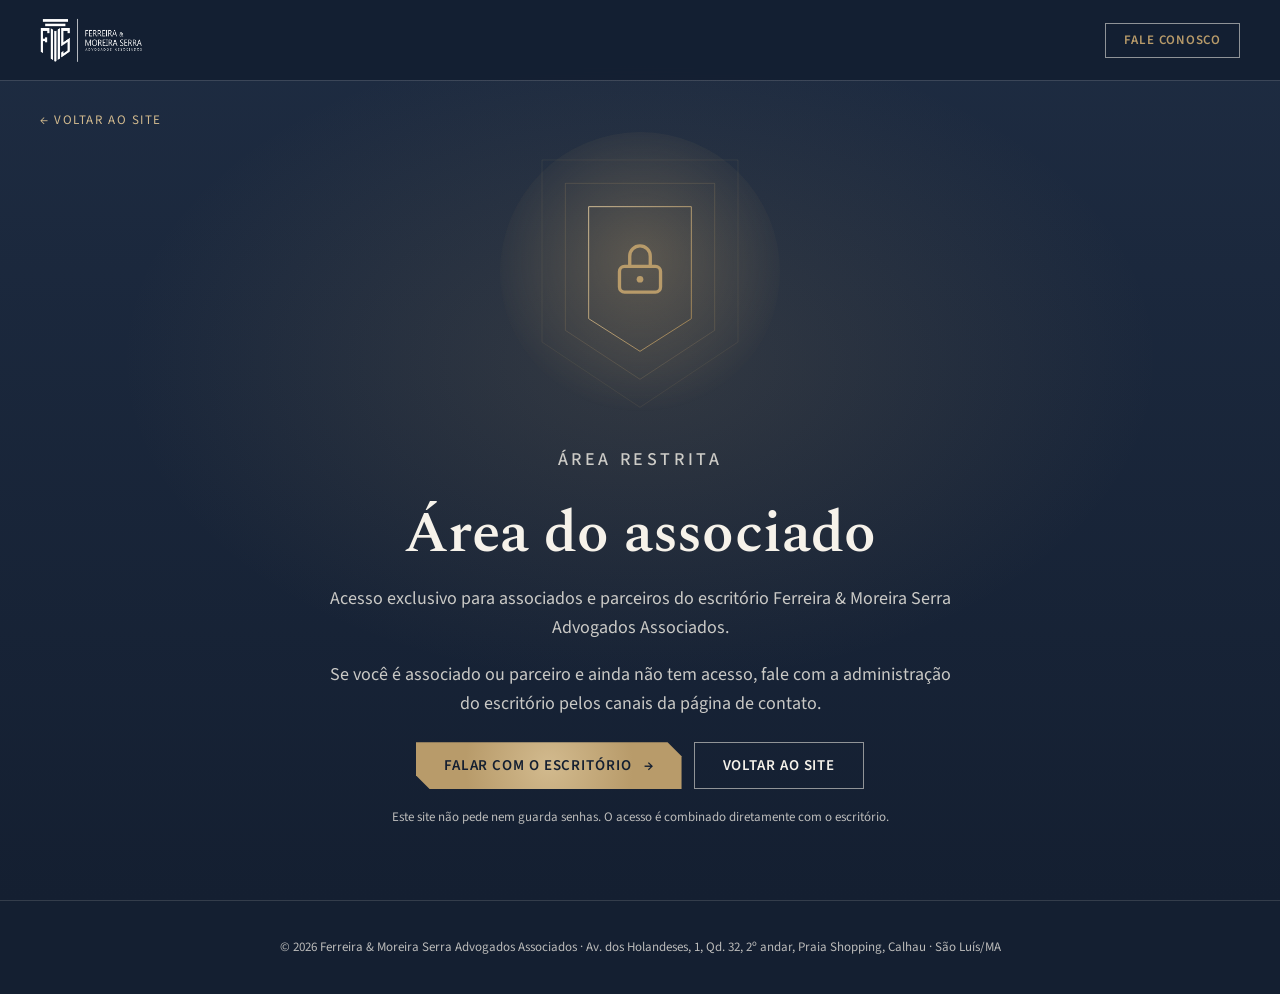
==== commit 2408d391: "Desempenho: abertura mais curta, animações só no compositor, partículas leves, content-visibility; c" ====
--- a/associados.html
+++ b/associados.html
@@ -11,7 +11,7 @@
   <link rel="preconnect" href="https://fonts.googleapis.com">
   <link rel="preconnect" href="https://fonts.gstatic.com" crossorigin>
   <link href="https://fonts.googleapis.com/css2?family=Source+Sans+3:wght@400;500;600&family=Spectral:ital,wght@0,400;0,500;0,600;1,400&display=swap" rel="stylesheet">
-  <link rel="stylesheet" href="assets/css/style.css?v=20261115c">
+  <link rel="stylesheet" href="assets/css/style.css?v=20261118h">
   <script>document.documentElement.classList.add(window.matchMedia("(prefers-reduced-motion: reduce)").matches ? "calmo" : "anima");</script>
 </head>
 <body>
--- a/assets/css/style.css
+++ b/assets/css/style.css
@@ -914,3 +914,319 @@
 .agenda__pronto pre { white-space: pre-wrap; font: 15px/1.5 var(--sans); color: var(--tinta); background: #FBF8F3; border-radius: 8px; padding: 12px 14px; margin: 12px 0; }
 .agenda__pronto .btn { padding: 12px 20px; font-size: 13px; }
 .agenda__copiado { margin-left: 10px; font-size: 14px; color: #2f6b3a; }
+
+/* ==========================================================
+   POLIMENTO 2026-11-18 — protótipo com as regras do Impeccable (typeset,
+   quieter, layout, polish) e da Taste Skill (contraste, alturas, uma seção por tela).
+   Identidade mantida: marinho + branco, latão nos detalhes, Spectral/Source Sans, escudo.
+   ========================================================== */
+
+/* 1. Escala tipográfica única (antes: 74 / 58 / 52 / 54 px sem relação entre si) */
+:root { --t-1: clamp(40px, 5vw, 66px); --t-2: clamp(32px, 3.9vw, 48px); --t-3: clamp(22px, 2.2vw, 28px); }
+.hero h1 { font-size: var(--t-1); line-height: 1.06; letter-spacing: -.015em; max-width: 14ch; }
+.titulo-secao, .escritorio__titulo h2, .contato__chamada h2, .brasil__sub { font-size: var(--t-2); line-height: 1.1; }
+.brasil__sub { font-size: clamp(26px, 2.8vw, 34px); }
+.titulo-secao { margin-bottom: clamp(28px, 4vw, 48px); }
+.escudo h3, .pilares h3, .passos h3, .remoto h3 { font-size: var(--t-3); }
+.sobretitulo { letter-spacing: .2em; margin-bottom: 14px; }
+
+/* 2. Contraste: nada abaixo de ~4.5:1 sobre o marinho (Taste: "contraste fraco") */
+.hero__lead, .brasil__lead, .midia__intro, .escudo > p { color: rgba(246,242,234,.86); }
+.atalhos__rot, .caso__aba small, .brasil__mapa figcaption, .ep__sub, .tv__conv, .completo__conv, .tv__lista .quem,
+.rodape__legal, .contato__agenda p, .assoc small, .hero__rolar, .hero__mais { color: rgba(246,242,234,.74); }
+.escudo ul, .passos p, .remoto p, .rodape__cols p { color: rgba(246,242,234,.82); }
+.caso__aba { color: rgba(246,242,234,.82); }
+
+/* 3. Capa: áreas em linha limpa; indicador "role" não encosta nos atalhos */
+.hero__areas { display: flex; flex-wrap: wrap; align-items: baseline; gap: 4px 10px; font-size: clamp(17px, 1.6vw, 21px); font-weight: 500; }
+.hero__areas i { margin: 0; }
+.hero__areas i:last-of-type { display: none; }
+.hero__mais { flex-basis: 100%; font-size: 15px; font-weight: 400; }
+.hero__painel { padding-bottom: 150px; }
+@media (max-height: 820px) { .hero__rolar { display: none; } }
+
+/* 4. Faixa "Visto na Band": versão mais quieta (marinho com fio de latão) — item para o Alexandre aprovar ou vetar */
+.faixa { background: var(--marinho); color: var(--branco); border-block: 1px solid rgba(184,155,106,.5); }
+.faixa__rotulo { color: var(--latao); }
+.faixa__band { color: var(--latao-claro); }
+.faixa__txt { color: rgba(246,242,234,.86); }
+.faixa__link { color: var(--latao); }
+
+/* 5. Ritmo vertical: uma seção por tela (antes: 140 px de respiro, sobrando vazio) */
+.secao { padding: clamp(64px, 8.5vw, 108px) 0; }
+.brasil__areas { margin-top: clamp(48px, 6vw, 72px); padding-top: clamp(32px, 4vw, 48px); }
+.brasil__outras { margin-top: 28px; }
+.rodape { padding: 56px 0 32px; }
+.rodape__cols { margin: 48px 0 40px; }
+
+/* 6. Áreas: três escudos da mesma altura, título em caixa normal (4 linhas em caixa alta pesavam) */
+.escudos { align-items: stretch; }
+.escudo { display: flex; flex-direction: column; padding: 44px 32px 92px; }
+.escudo h3 { text-transform: none; letter-spacing: 0; font-weight: 600; }
+.escudo ul { flex: 1; }
+.escudo__link { margin-top: 24px; }
+
+/* 7. Triagem: a ajuda sobe para perto das abas (antes: 250 px vazios no painel escuro) */
+.caso__abas { align-content: start; }
+.caso__ajuda { margin: 14px 26px 0; }
+
+/* 8. Equipe: linhas mais compactas, retrato alinhado ao texto */
+.time { gap: clamp(36px, 4.5vw, 56px); }
+.membro { grid-template-columns: minmax(200px, 250px) 1fr; align-items: center; }
+.membro__hist { max-width: 600px; }
+
+/* 9. Cortes: título legível sobre a miniatura; o "V" do escudo mais discreto */
+.cartao button::after { background: linear-gradient(180deg, rgba(20,31,49,0) 22%, rgba(20,31,49,.95) 68%); }
+.cartao__v { font-size: 20px; opacity: .7; }
+
+/* 10. Contato: chamada em caixa normal, mesma escala dos outros títulos */
+.contato__chamada h2 { text-transform: none; letter-spacing: -.01em; font-weight: 600; }
+.contato__chamada > p { font-size: clamp(19px, 2vw, 24px); color: rgba(246,242,234,.86); font-family: var(--sans); }
+.contato__logo { width: 120px; margin-bottom: 28px; }
+
+/* 11. Botões: um só nível de ênfase por bloco (latão = ação principal; contorno = secundária) */
+.btn { letter-spacing: .06em; }
+.btn--contorno { border-color: rgba(246,242,234,.55); }
+.btn--contorno:hover { border-color: var(--branco); }
+
+@media (max-width: 860px) {
+  .hero__areas { font-size: 17px; }
+  .membro { grid-template-columns: 1fr; align-items: start; }
+  .caso__ajuda { display: none; }
+}
+
+/* ==========================================================
+   MOTION 2026-11-18 — versão "mais dinâmica" (roteiro /impeccable animate)
+   Tese: um momento focal autoral (o selo que se forma na capa e "sela" ao rolar),
+   continuidade com sentido (mapa que se desenha com a rolagem, escudos que abrem
+   pelo V, troca de caso por corte), feedback nos controles (pílula que desliza,
+   botão magnético com luz, cursor de latão). Tudo só em html.anima.
+   ========================================================== */
+
+/* --- Capa: sequência de entrada (sobretítulo → título → áreas → texto → botões → atalhos) --- */
+.anima .hero .sobretitulo, .anima .hero__areas, .anima .hero__lead, .anima .hero__acoes, .anima .atalhos__rot, .anima .atalhos {
+  animation: entra-capa .9s cubic-bezier(.16,1,.3,1) both;
+}
+.anima .hero .sobretitulo { animation-delay: .05s; }
+.anima .hero__areas { animation-delay: .3s; }
+.anima .hero__lead { animation-delay: .4s; }
+.anima .hero__acoes { animation-delay: .5s; }
+.anima .atalhos__rot { animation-delay: .6s; }
+.anima .atalhos { animation-delay: .65s; }
+@keyframes entra-capa { from { opacity: 0; transform: translateY(18px); } to { opacity: 1; transform: none; } }
+.anima .hero__monograma { animation: corte-luz 1s .7s cubic-bezier(.16,1,.3,1) both; }
+@keyframes corte-luz {
+  0%   { clip-path: inset(0 100% 0 0); opacity: .2; }
+  60%  { clip-path: inset(0 0 0 0); opacity: 1; }
+  100% { clip-path: inset(0 0 0 0); opacity: 1; }
+}
+/* A capa "sela" ao rolar: texto sobe e some, escudo recua (--hp = progresso 0..1, vem do JS) */
+.hero { --hp: 0; }
+.anima .hero__texto { transform: translateY(calc(var(--hp) * -70px)); opacity: calc(1 - var(--hp) * 1.15); }
+.anima .hero__arte { scale: calc(1 - var(--hp, 0) * .12); opacity: calc(1 - var(--hp, 0) * .9); transform-origin: 50% 40%; }
+.anima .hero__rolar { opacity: calc(.74 - var(--hp, 0) * 2); }
+
+/* --- Faixa da Band: entra como uma régua que se estende --- */
+.anima .faixa { position: relative; }
+.anima .faixa::before { content: ""; position: absolute; left: 0; top: -1px; height: 1px; width: 100%; background: var(--latao); transform: scaleX(0); transform-origin: 0 50%; transition: transform 1.2s cubic-bezier(.16,1,.3,1); }
+.anima .faixa.ligado::before { transform: scaleX(1); }
+
+/* --- Brasil: as linhas do mapa se desenham com a rolagem (--mp vem do JS) --- */
+.anima .brasil__mapa .mapa__linhas path { transition: none; stroke-dashoffset: calc(1 - var(--mp, 0)); }
+.anima .brasil__mapa .mapa__pontos circle { transition: opacity .4s; opacity: var(--pts, 0); }
+.anima .remoto li { opacity: 0; transform: translateX(-16px); transition: opacity .7s cubic-bezier(.16,1,.3,1), transform .7s cubic-bezier(.16,1,.3,1); transition-delay: calc(var(--i, 0) * 120ms); }
+.anima .remoto li.ligado { opacity: 1; transform: none; }
+
+/* --- Escudos de área: abrem pelo V, em sequência --- */
+.anima .escudo { animation: abre-escudo 1s cubic-bezier(.16,1,.3,1) both paused; animation-delay: calc(var(--i, 0) * 140ms); }
+.anima .escudo.ligado { animation-play-state: running; }
+@keyframes abre-escudo {
+  from { clip-path: polygon(50% 100%, 50% 100%, 50% 100%, 50% 100%, 50% 100%); opacity: 0; }
+  to   { clip-path: var(--escudo); opacity: 1; }
+}
+
+/* --- Entrada em lista (pilares, passos, membros, episódios, FAQ): máscara que sobe, escalonamento curto --- */
+.anima [data-lista] > * { opacity: 0; transform: translateY(22px); transition: opacity .6s cubic-bezier(.16,1,.3,1), transform .6s cubic-bezier(.16,1,.3,1); transition-delay: calc(var(--i, 0) * 70ms); }
+.anima [data-lista].ligado > * { opacity: 1; transform: none; }
+.anima .passos li.revela { opacity: 1; transform: none; }
+
+/* --- Triagem: a troca de caso é um corte (máscara + foco), não um fade --- */
+.anima .caso__box { animation: corte-caso .55s cubic-bezier(.16,1,.3,1); }
+@keyframes corte-caso { from { opacity: 0; transform: translateY(10px); } to { opacity: 1; transform: none; } }
+.caso__chips, .filtros { position: relative; }
+.pilula { position: absolute; left: 0; top: 0; z-index: 0; border-radius: 999px; background: var(--marinho); pointer-events: none; opacity: 0; transition: transform .45s cubic-bezier(.16,1,.3,1), opacity .25s; }
+.filtros .pilula { background: var(--latao); }
+.pilula.pronta { opacity: 1; }
+.caso__chip, .filtros button { position: relative; z-index: 1; transition: color .25s, border-color .25s, background .25s; }
+.anima .caso__chip[aria-pressed="true"], .anima .filtros button[aria-selected="true"] { background: transparent; border-color: transparent; }
+.anima .caso__aba > * { transition: transform .3s cubic-bezier(.16,1,.3,1); }
+.anima .caso__aba[aria-selected="true"] > * { transform: translateX(6px); }
+
+/* --- Menu: sublinhado que desliza entre os links --- */
+@media (min-width: 861px) { .nav { position: relative; } }
+.nav__ind { position: absolute; left: 0; top: 0; height: 1px; background: var(--latao); opacity: 0; transition: transform .45s cubic-bezier(.16,1,.3,1), opacity .3s; pointer-events: none; }
+.nav__ind.pronta { opacity: 1; }
+.anima .nav a.ativo { border-color: transparent; }
+
+/* --- Botões: magnético + luz que segue o ponteiro --- */
+.anima .btn { transition: background .2s, color .2s, translate .35s cubic-bezier(.16,1,.3,1), box-shadow .3s; translate: var(--mx, 0) var(--my, 0); }
+.anima .btn--latao { background: radial-gradient(140px circle at var(--bx, 50%) var(--by, 50%), var(--latao-claro), var(--latao) 60%); }
+.anima .btn--latao:hover { box-shadow: 0 14px 30px -12px rgba(184,155,106,.55); }
+.anima .btn--contorno:hover { box-shadow: 0 14px 30px -14px rgba(246,242,234,.35); }
+
+/* --- Cursor de latão (só com mouse) --- */
+.cursor { position: fixed; left: 0; top: 0; z-index: 90; width: 10px; height: 10px; margin: -5px 0 0 -5px; border-radius: 50%; background: var(--latao); pointer-events: none; opacity: 0; transition: width .3s cubic-bezier(.16,1,.3,1), height .3s cubic-bezier(.16,1,.3,1), margin .3s cubic-bezier(.16,1,.3,1), opacity .3s, background .3s; }
+.cursor.visivel { opacity: .75; }
+.cursor.sobre { width: 44px; height: 44px; margin: -22px 0 0 -22px; background: transparent; border: 1px solid var(--latao); }
+@media (hover: none), (prefers-reduced-motion: reduce) { .cursor { display: none; } }
+
+/* --- Equipe: retrato responde ao ponteiro com uma varredura de luz --- */
+.anima .membro__retrato { position: relative; transition: transform .5s cubic-bezier(.16,1,.3,1); }
+.anima .membro__retrato::after { content: ""; position: absolute; inset: -20% -60%; background: linear-gradient(100deg, transparent 40%, rgba(255,240,210,.22) 50%, transparent 60%); transform: translateX(-70%) skewX(-12deg); transition: transform .9s cubic-bezier(.16,1,.3,1); pointer-events: none; }
+.anima .membro:hover .membro__retrato { transform: translateY(-4px); }
+.anima .membro:hover .membro__retrato::after { transform: translateX(70%) skewX(-12deg); }
+
+/* --- TV: o destaque entra como uma tela que liga --- */
+.anima .tv__tela { animation: liga-tv 1.1s cubic-bezier(.16,1,.3,1) both paused; }
+.anima .tv__tela.ligado { animation-play-state: running; }
+@keyframes liga-tv { 0% { transform: scaleY(.02); opacity: .4; } 45% { transform: scaleY(1); opacity: 1; } 100% { transform: none; opacity: 1; } }
+
+/* --- Dúvidas: resposta abre com altura animada (navegadores com ::details-content) --- */
+@supports selector(::details-content) {
+  .anima .faq details { interpolate-size: allow-keywords; }
+  .anima .faq details::details-content { block-size: 0; overflow: hidden; transition: block-size .4s cubic-bezier(.16,1,.3,1), content-visibility .4s allow-discrete; }
+  .anima .faq details[open]::details-content { block-size: auto; }
+}
+.anima .faq summary::after { transition: transform .35s cubic-bezier(.16,1,.3,1), color .2s; }
+.anima .faq summary:hover::after { color: var(--latao); }
+
+/* --- Seções claras: fio de latão que se estende na borda superior ao entrar --- */
+.anima .secao--areia::after { content: ""; position: absolute; left: 0; right: 0; top: 0; height: 1px; background: linear-gradient(90deg, transparent, var(--latao) 20%, var(--latao) 80%, transparent); transform: scaleX(0); transition: transform 1.4s cubic-bezier(.16,1,.3,1); }
+.anima .secao--areia.ligado::after { transform: scaleX(1); }
+
+/* --- Superfícies do navegador que também carregam o desenho --- */
+::selection { background: rgba(184,155,106,.45); color: #fff; }
+.secao--areia ::selection { background: rgba(30,44,66,.85); color: #F6F2EA; }
+html { scrollbar-color: var(--latao) var(--profundo); }
+input, textarea { caret-color: var(--latao); }
+
+@media (prefers-reduced-motion: reduce) {
+  .hero__texto, .hero__arte { transform: none !important; scale: 1 !important; opacity: 1 !important; }
+}
+
+/* ==========================================================
+   MOTION 2 (2026-11-18) — abertura, rolagem suave, paralaxe de profundidade,
+   mapa com sinais em trânsito, títulos com fio, campos do formulário.
+   ========================================================== */
+
+/* --- Abertura: escudo se desenha, marca surge, cortina sobe --- */
+.abertura { position: fixed; inset: 0; z-index: 200; display: grid; place-items: center; background: var(--profundo); overflow: hidden; }
+.abertura__escudo { width: min(46vw, 300px); height: auto; }
+.abertura__escudo path { stroke-dasharray: 1; stroke-dashoffset: 1; }
+.abertura__marca { position: absolute; width: min(12vw, 78px); aspect-ratio: 445 / 657; overflow: hidden; opacity: 0; }
+.abertura__marca img { width: 342%; max-width: none; filter: brightness(0) invert(1); }
+.abertura__linha { position: absolute; left: 50%; bottom: 14%; width: min(50vw, 320px); height: 1px; background: var(--latao); transform: translateX(-50%) scaleX(0); }
+.calmo .abertura, .abertura.feita { display: none; }
+.anima .abertura path { animation: desenha .7s cubic-bezier(.6,0,.2,1) forwards; }
+.anima .abertura path:nth-child(2) { animation-delay: .1s; }
+.anima .abertura path:nth-child(3) { animation-delay: .2s; }
+.anima .abertura__marca { animation: surge .5s .55s cubic-bezier(.16,1,.3,1) both; }
+.anima .abertura__linha { animation: linha-cresce .7s .3s cubic-bezier(.16,1,.3,1) both; }
+@keyframes linha-cresce { to { transform: translateX(-50%) scaleX(1); } }
+.anima .abertura.sai { animation: cortina .6s cubic-bezier(.76,0,.24,1) forwards; }
+.anima .abertura.sai .abertura__escudo, .anima .abertura.sai .abertura__marca, .anima .abertura.sai .abertura__linha { animation: some .3s ease forwards; }
+@keyframes cortina { to { transform: translateY(-100%); } }
+@keyframes some { to { opacity: 0; transform: translateY(-16px); } }
+/* a capa só começa a sequência quando a cortina sobe */
+.anima.abrindo .hero .sobretitulo, .anima.abrindo .hero__areas, .anima.abrindo .hero__lead, .anima.abrindo .hero__acoes, .anima.abrindo .atalhos__rot, .anima.abrindo .atalhos,
+.anima.abrindo .hero__monograma, .anima.abrindo .hero__escudos path, .anima.abrindo .hero__escudos circle { animation-play-state: paused; }
+
+/* --- Capa: escudo em 3D que acompanha o ponteiro; anel de linhas que gira devagar --- */
+.anima .hero__arte { transform-style: preserve-3d; transform: perspective(1200px) rotateY(var(--ry, 0deg)) rotateX(var(--rx, 0deg)); transition: transform .5s cubic-bezier(.16,1,.3,1), translate .6s cubic-bezier(.2,.7,.2,1); }
+.hero__anel { position: absolute; inset: -8%; pointer-events: none; }
+.hero__anel circle { fill: none; stroke: var(--latao); stroke-opacity: .22; }
+.anima .hero__anel { animation: gira 80s linear infinite; }
+.anima .hero__anel circle:nth-child(2) { animation: gira-inv 60s linear infinite; transform-origin: 50% 50%; }
+@keyframes gira { to { transform: rotate(360deg); } }
+@keyframes gira-inv { to { transform: rotate(-360deg); } }
+
+/* --- Profundidade: fundos andam mais devagar que o conteúdo (--sy = deslocamento em px, do JS) --- */
+.anima .hero__canvas { transform: translateY(calc(var(--hp, 0) * 120px)); will-change: transform; }
+.anima .secao--escura, .anima .secao--marinho { background-attachment: scroll; }
+.anima .brasil__mapa { transform: translateY(calc(var(--par, 0) * -1px)); transition: transform .1s linear; }
+.anima .letreiro__trilho { will-change: transform; }
+
+/* --- Mapa: sinais percorrem as linhas de São Luís até as capitais --- */
+.mapa__sinal { fill: #FFF3DC; filter: drop-shadow(0 0 4px rgba(217,195,154,.9)); opacity: 0; }
+.anima .brasil__mapa.ligado .mapa__sinal { animation: viaja var(--dur, 4s) var(--atraso, 0s) cubic-bezier(.3,0,.2,1) infinite; }
+@keyframes viaja { 0% { offset-distance: 0%; opacity: 0; } 8% { opacity: 1; } 85% { opacity: 1; } 100% { offset-distance: 100%; opacity: 0; } }
+
+/* --- Títulos de seção: fio de latão que se desenha depois das palavras subirem --- */
+.anima .titulo-secao, .anima .escritorio__titulo h2 { position: relative; padding-bottom: 14px; }
+.anima .titulo-secao::after, .anima .escritorio__titulo h2::after { content: ""; position: absolute; left: 0; bottom: 0; width: 72px; height: 2px; background: var(--latao); transform: scaleX(0); transform-origin: 0 50%; transition: transform .9s .5s cubic-bezier(.16,1,.3,1); }
+.anima .titulo-secao.revelado::after, .anima .escritorio__titulo h2.revelado::after { transform: scaleX(1); }
+
+/* --- Seções: o conteúdo entra com leve escala e as seções claras abrem por máscara (scroll-driven, com fallback) --- */
+@supports (animation-timeline: view()) {
+  .anima .secao > .cont { animation: entra-secao linear both; animation-timeline: view(); animation-range: entry 0% entry 38%; }
+  @keyframes entra-secao { from { opacity: .25; transform: translateY(40px) scale(.985); } to { opacity: 1; transform: none; } }
+}
+
+/* --- Como funciona: cartões inclinam ao passar o ponteiro --- */
+.anima .passos li { transition: opacity .6s ease, transform .5s cubic-bezier(.16,1,.3,1), box-shadow .5s ease; }
+.anima .passos li:hover { transform: translateY(-6px) rotateX(2deg); box-shadow: 0 24px 50px -20px rgba(0,0,0,.6); }
+
+/* --- Na Mídia: a lista e os cortes entram em sequência --- */
+.anima .tv__lista li, .anima .cartoes .cartao { opacity: 0; transform: translateY(14px); transition: opacity .6s cubic-bezier(.16,1,.3,1), transform .6s cubic-bezier(.16,1,.3,1); transition-delay: calc(var(--i, 0) * 60ms); }
+.anima .tv__lista.ligado li, .anima .cartoes.ligado .cartao, .anima .cartoes .cartao.ligado { opacity: 1; transform: none; }
+
+/* --- Equipe: retrato com leve 3D ao passar o ponteiro --- */
+.anima .membro__retrato { transform: perspective(900px) rotateY(var(--ry, 0deg)) rotateX(var(--rx, 0deg)); transition: transform .5s cubic-bezier(.16,1,.3,1); }
+
+/* --- Formulário: campos acendem com fio de latão ao focar; etapa ativa pulsa uma vez --- */
+.anima .campo input, .anima .campo select, .anima .campo textarea { transition: border-color .25s, box-shadow .35s cubic-bezier(.16,1,.3,1), transform .25s; }
+.anima .campo input:focus, .anima .campo select:focus, .anima .campo textarea:focus { box-shadow: 0 0 0 3px rgba(184,155,106,.35), 0 10px 24px -14px rgba(30,44,66,.5); transform: translateY(-1px); border-color: var(--latao); }
+.anima .agenda__passos li { transition: background .4s, transform .4s cubic-bezier(.16,1,.3,1); }
+.anima .agenda__passos li.ativo { transform: scale(1.04); }
+.anima .opcoes span { transition: background .25s, border-color .25s, color .25s, transform .25s cubic-bezier(.16,1,.3,1); }
+.anima .opcoes input:checked + span { transform: translateY(-1px); }
+
+/* --- Links do menu e rodapé: sublinhado cresce do centro --- */
+.anima .rodape__topo nav a, .anima .ep__link, .anima .escudo__link, .anima .brasil__outras a { background: linear-gradient(var(--latao), var(--latao)) center 100% / 0 1px no-repeat; transition: background-size .35s cubic-bezier(.16,1,.3,1), color .2s; border-bottom: 0 !important; }
+.anima .rodape__topo nav a:hover, .anima .ep__link:hover, .anima .escudo__link:hover, .anima .brasil__outras a:hover { background-size: 100% 1px; }
+
+/* --- Contraste apontado pelo detector: links em latão sobre o degradê dos escudos --- */
+.escudo__link, .brasil__outras a { color: var(--latao-claro); }
+
+@media (max-width: 860px) {
+  .anima .hero__arte { transform: none; }
+  .anima .passos li:hover { transform: none; }
+}
+@media (prefers-reduced-motion: reduce) {
+  .hero__anel, .mapa__sinal { display: none; }
+}
+
+/* ---------- Métricas: aviso de cookies (LGPD) e página de texto legal ---------- */
+.cookies { position: fixed; left: 50%; bottom: 18px; z-index: 95; transform: translate(-50%, 24px); opacity: 0; width: min(720px, calc(100% - 32px)); display: flex; gap: 16px; align-items: center; flex-wrap: wrap; padding: 14px 18px; background: var(--areia); color: var(--tinta); border-radius: 14px; box-shadow: 0 20px 50px rgba(0,0,0,.35); transition: transform .4s cubic-bezier(.16,1,.3,1), opacity .4s; }
+.cookies--visivel { transform: translate(-50%, 0); opacity: 1; }
+.cookies p { flex: 1 1 320px; font-size: 14px; line-height: 1.45; }
+.cookies a { color: var(--marinho); font-weight: 600; }
+.cookies__acoes { display: flex; gap: 8px; }
+.cookies .btn--contorno { color: var(--marinho); border-color: rgba(30,44,66,.4); }
+.cookies .btn--contorno:hover { background: var(--marinho); color: var(--branco); }
+.texto-legal { padding: 140px 0 80px; background: var(--areia); color: var(--tinta); }
+.texto-legal .cont { max-width: 760px; }
+.texto-legal h1 { font-size: clamp(32px, 4vw, 48px); color: var(--marinho); margin-bottom: 6px; }
+.texto-legal h2 { font-size: 24px; color: var(--marinho); margin: 36px 0 10px; }
+.texto-legal p, .texto-legal li { color: var(--tinta-suave); font-size: 17px; }
+.texto-legal p + p { margin-top: 12px; }
+.texto-legal ul { padding-left: 20px; display: grid; gap: 10px; }
+.texto-legal a { color: var(--marinho); font-weight: 600; }
+.texto-legal__data { font-size: 14px !important; letter-spacing: .08em; text-transform: uppercase; color: #8C7148 !important; }
+.texto-legal__nota { margin-top: 40px; font-size: 14px !important; }
+.pagina-texto .topo { background: rgba(20,31,49,.94); }
+.rodape__legal a { color: inherit; }
+
+/* Desempenho: seções fora da tela não são pintadas até chegarem perto */
+.secao, .rodape { content-visibility: auto; contain-intrinsic-size: auto 900px; }
+.hero, #seu-caso { content-visibility: visible; }
